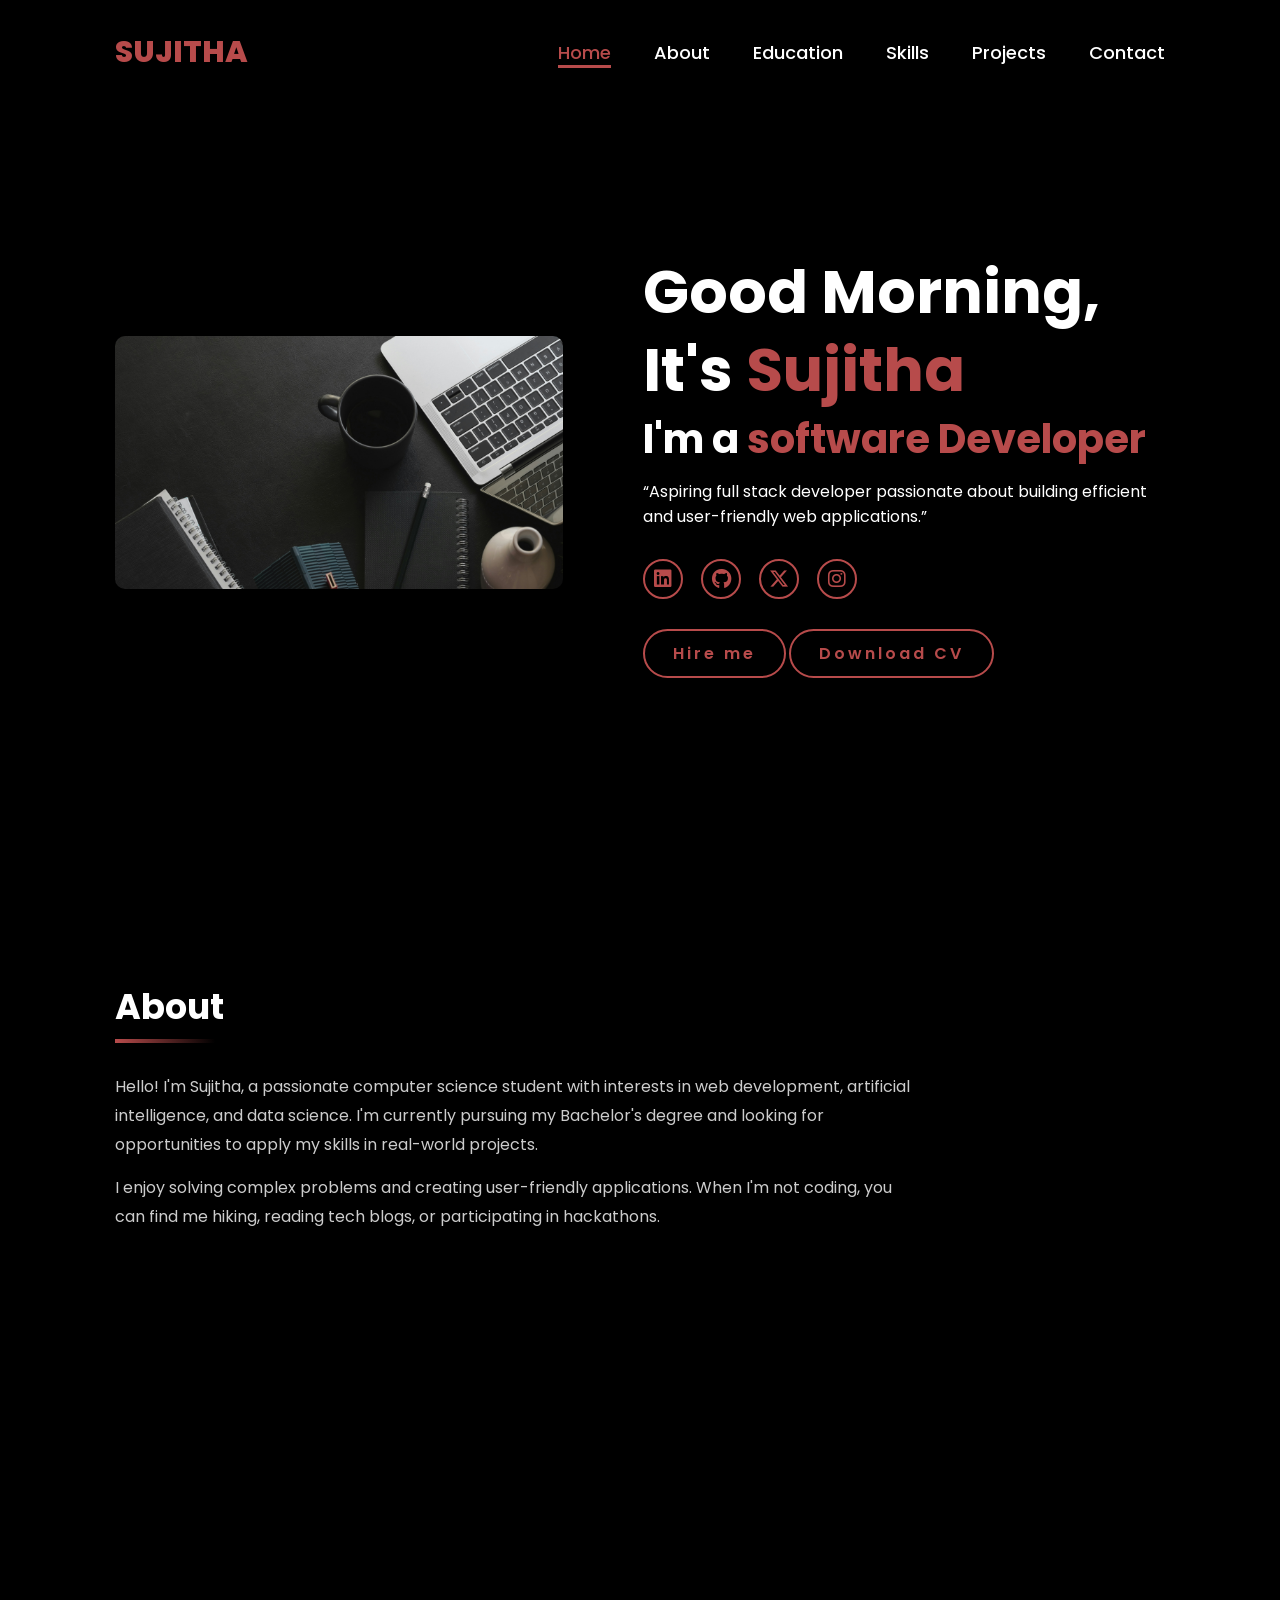
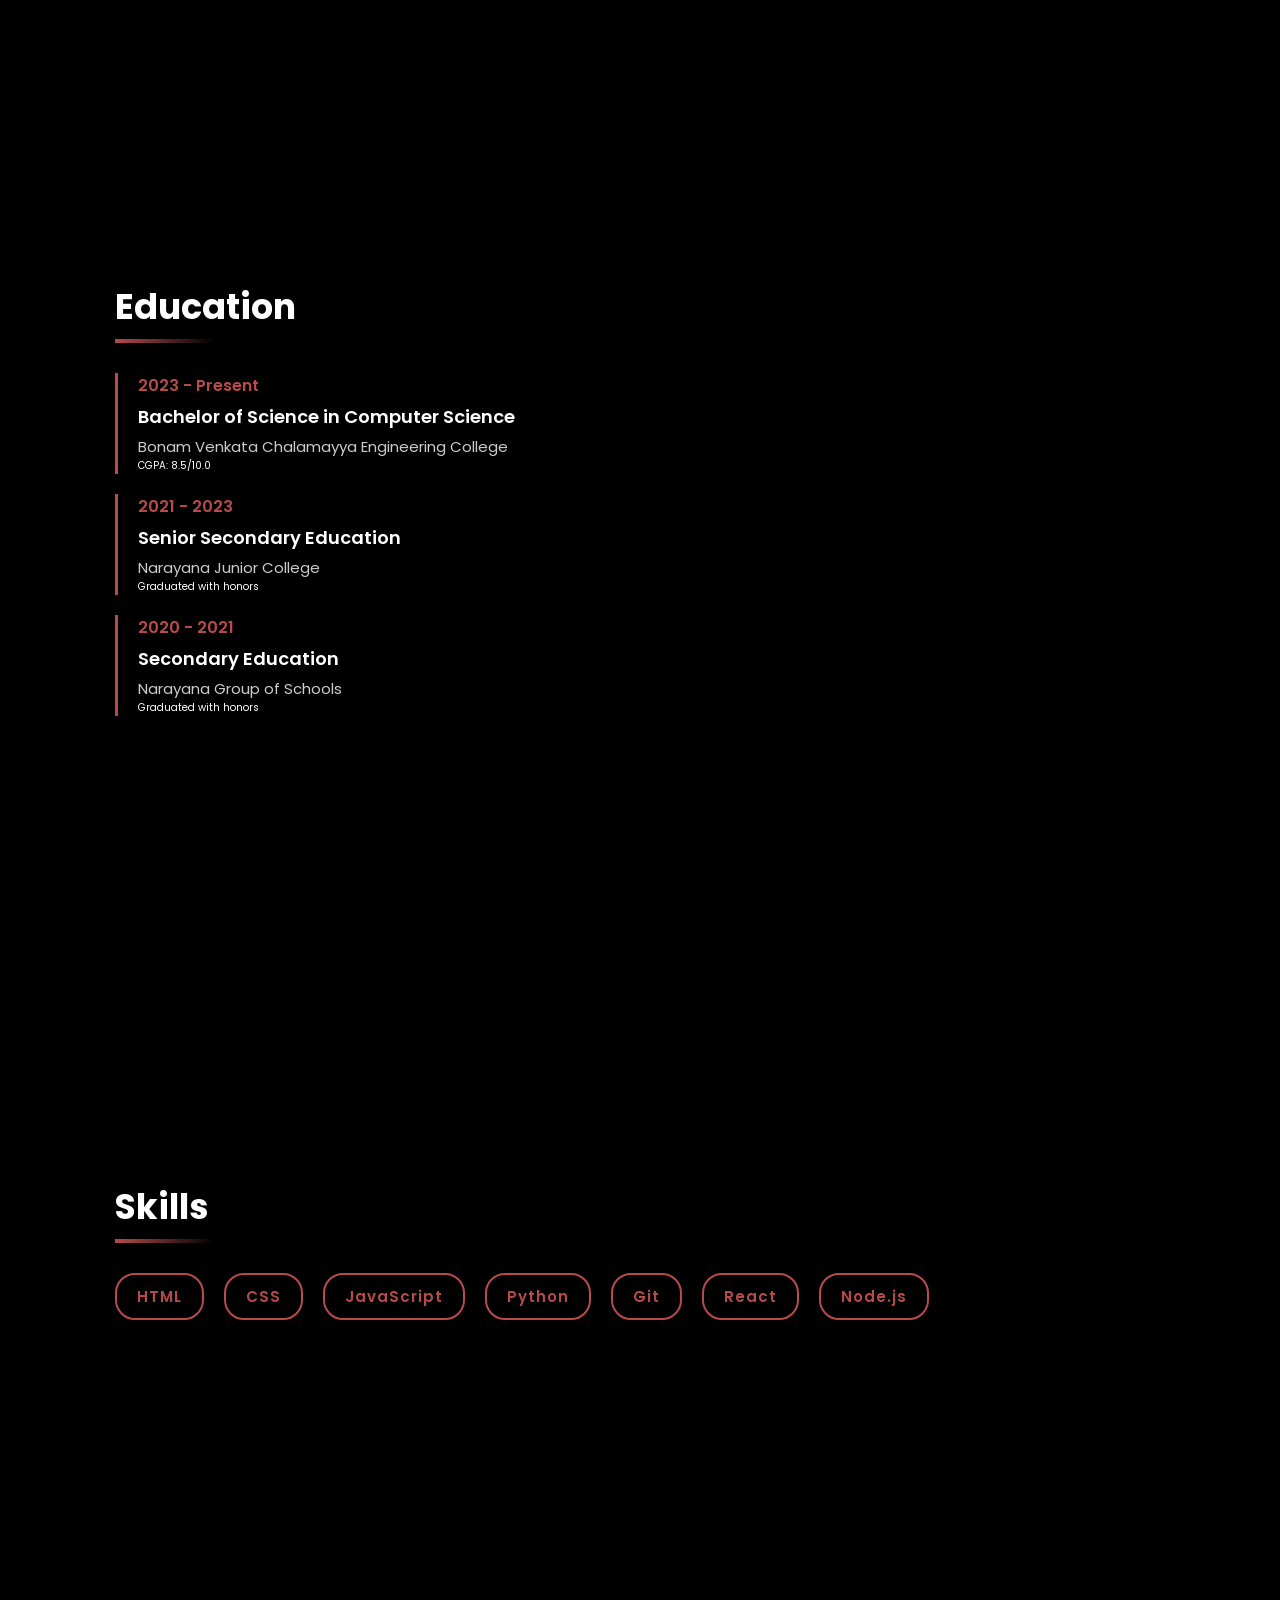
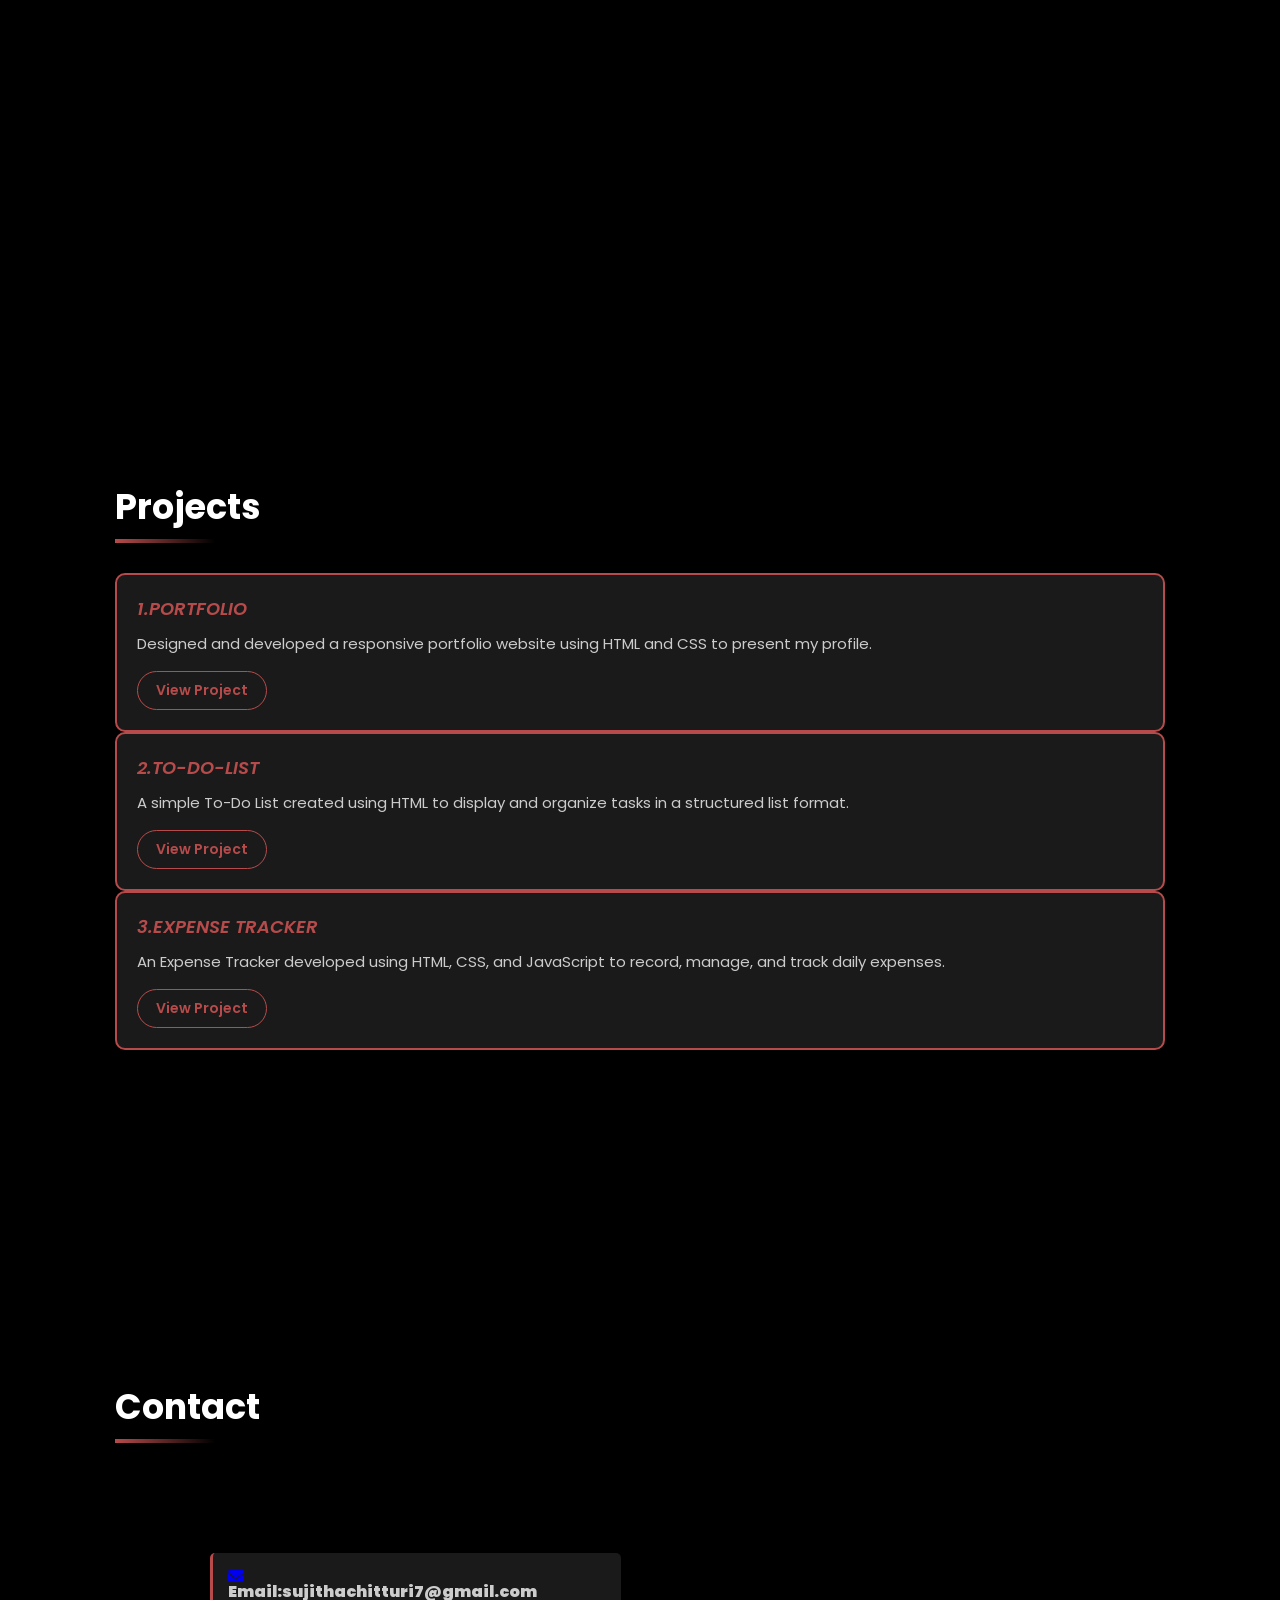
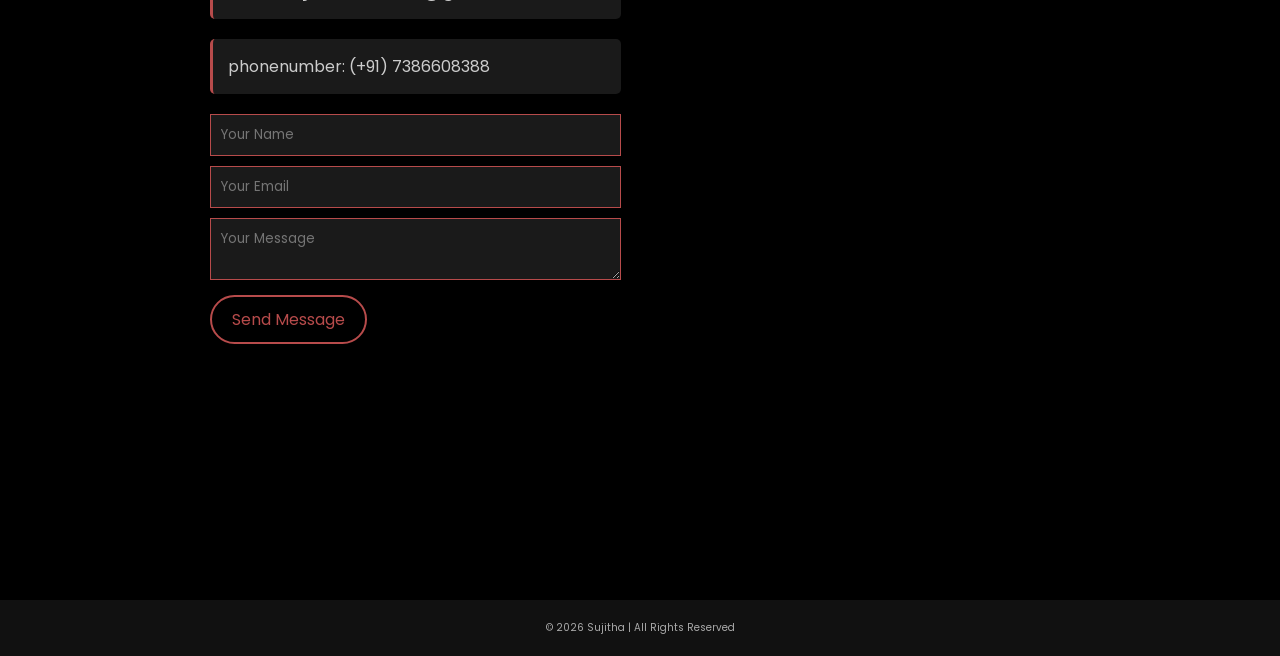
==== index.html @ 7d266778 "my portfolio" ====
<!DOCTYPE html>
<html lang="en">

<head>
    <meta charset="UTF-8">
    <meta name="viewport" content="width=device-width, initial-scale=1.0">
    <link rel="stylesheet" href="https://cdnjs.cloudflare.com/ajax/libs/font-awesome/6.5.2/css/all.min.css">
    <link rel="stylesheet" href="style.css">
    <title>Portfolio Website</title>
</head>
<div id="progressBar"></div>

<body>

    <header>
        <a href="#" class="logo">SUJITHA</a>

        <nav>
            <a href="#home" class="active"> Home</a>
            <a href="#About">About</a>
            <a href="#Education">Education</a>
            <a href="#Skills">Skills</a>
            <a href="#Projects">Projects</a>
            <a href="#Contact">Contact</a>
        </nav>
    </header>
    <section id="home" class="home">
        <div class="home-img">
            <img src="./dhony-koswara-uxxGF7g754U-unsplash.jpg" alt="">
        </div>
        <div class="home-content">
            <h1>Hi, It's <span>Sujitha</span></h1>
            <h3 class="typing-text">I'm a <span></span></h3>
            <p>“Aspiring full stack developer passionate about building efficient and user-friendly web applications.”
            </p>
            <div class="social-icons">
                <a href="https://www.linkedin.com/in/sujitha-chitturi-8a194b282/" target="_blank">
                    <i class="fa-brands fa-linkedin"></i>
                </a>
                <a href="https://github.com/sujithachitturi7" target="_blank">
                    <i class="fa-brands fa-github"></i>
                </a>
                <a href="#">
                    <i class="fa-brands fa-x-twitter"></i>
                </a>
                <a href="#">
                    <i class="fa-brands fa-instagram"></i>
                </a>
            </div>
            <a href="#Contact" class="btn" id="hireBtn">Hire me</a>
            <a href="./sujitha's CV.docx " download class="btn">Download CV</a>

        </div>
    </section>
    <section id="About" class="section">
        <h1 class="section-title">About</h1>
        <div class="about-content">
            <p>Hello! I'm Sujitha, a passionate computer science student with interests in web development,
                artificial intelligence, and data science. I'm currently pursuing my Bachelor's degree and looking for
                opportunities to apply my skills in real-world projects.</p>
            <p>I enjoy solving complex problems and creating user-friendly applications. When I'm not
                coding, you can find me hiking, reading tech blogs, or participating in hackathons.</p>
            </h2>
        </div>
    </section>

    <section id="Education" class="section">
        <h1 class="section-title">Education</h1>
        <div class="education-item">
            <p class="education-year">2023 - Present</p>
            <h3 class="education-degree">Bachelor of Science in Computer Science</h3>
            <p class="education-school">Bonam Venkata Chalamayya Engineering College</p>
            <p>CGPA: 8.5/10.0</p>
        </div>
        <div class="education-item">
            <p class="education-year">2021 - 2023</p>
            <h3 class="education-degree">Senior Secondary Education</h3>
            <p class="education-school">Narayana Junior College</p>
            <p>Graduated with honors</p>

        </div>
        <div class="education-item">
            <p class="education-year">2020 - 2021</p>
            <h3 class="education-degree">Secondary Education</h3>
            <p class="education-school">Narayana Group of Schools</p>
            <p>Graduated with honors</p>
        </div>
    </section>

    <section id="Skills" class="section">
        <h1 class="section-title">Skills</h1>
        <div class="skills-list">
            <span class="skill-tag">HTML</span><br>
            <span class="skill-tag">CSS</span><br>
            <span class="skill-tag">JavaScript</span><br>
            <span class="skill-tag">Python</span><br>
            <span class="skill-tag">Git</span><br>
            <span class="skill-tag">React</span><br>
            <span class="skill-tag">Node.js</span><br>
        </div>
    </section>
    <section id="Projects" class="section">
        <h1 class="section-title">Projects</h1>
        <div class="container">
            <div class="card">
                <div class="card-body">
                    <h3 class="card-title"><i>1.PORTFOLIO</i></h3>
                    <p class="card-text">Designed and developed a responsive portfolio website using HTML and CSS to
                        present my profile.</p>
                    <a href="https://github.com/sujithachitturi7/Projects/tree/158485584c0613674a6377738d2ee229e607602c/portfolio"
                        target="_blank" class="card-link">View Project</a>
                </div>
            </div>
            <div class="card">
                <div class="card-body">
                    <h3 class="card-title"><i>2.TO-DO-LIST</i></h3>
                    <p class="card-text">A simple To-Do List created using HTML to display and organize tasks in a
                        structured list format.
                    </p>
                    <a href="https://github.com/sujithachitturi7/Projects/tree/158485584c0613674a6377738d2ee229e607602c/To-do-list"
                        target="_blank" class="card-link">View Project</a>
                </div>
            </div>
            <div class="card">
                <div class="card-body">
                    <h3 class="card-title"><i>3.EXPENSE TRACKER</i></h3>
                    <p class="card-text">An Expense Tracker developed using HTML, CSS, and JavaScript to record,
                        manage, and track daily expenses.</p>
                    <a href="https://github.com/sujithachitturi7/Projects/tree/158485584c0613674a6377738d2ee229e607602c/Expense%20Tracker"
                        target="_blank" class="card-link">View Project</a>
                </div>
            </div>
        </div>

    </section>

    <section id="Contact" class="section">
        <h1 class="section-title">Contact</h1>
        <section class="contact-info">
            <div class="contact-item">
                <a href="mailto:sujithachitturi7@gmail.com">
                    <i class="fa-solid fa-envelope">
                        <p>Email:sujithachitturi7@gmail.com</p>
                    </i>
                </a>
            </div>
            <div class="contact-item">
                <p>phonenumber: (+91) 7386608388</p>
            </div>
            <form onsubmit="sendMessage(event)">
                <div class="contact-form">
                    <input type="text" id="userName" placeholder="Your Name" required>
                    <input type="email" id="userEmail" placeholder="Your Email" required>
                    <textarea id="userMessage" placeholder="Your Message" required></textarea>
                        <button type="submit" class="send-btn">Send Message</button>
                </div>
            </form>
        </section>
    </section>
    <script src="script.js"></script>
</body>
<footer>
    <p>© 2026 Sujitha | All Rights Reserved</p>
</footer>

</html>
---- style.css ----
@import url('https://fonts.googleapis.com/css2?family=Poppins:wght@100;200;300;400;500;600&display=swap');

* {
    margin: 0;
    padding: 0;
    box-sizing: border-box;
    text-decoration: none;
    border: none;
    outline: none;
    font-family: 'Poppins', sans-serif;

}

html {
    font-size: 62.5%;
}
#progressBar {
    position: fixed;
    top: 0;
    left: 0;
    height: 4px;
    background: #b74b4b;
    width: 0%;
    z-index: 999;
}
body {
    width: 100%;
    height: 100vh;
    overflow-x: hidden;
    background-color: black;
    color: white;
}

header {
    margin-top: 20px;
    position: fixed;
    top: 0;
    left: 0;
    width: 100%;
    padding: 1rem 9%;
    background-color: black;
    filter: drop-shadow(10px);
    display: flex;
    justify-content: space-between;
    align-items: center;
    z-index: 100;
}

.logo {
    font-size: 3rem;
    color: #b74b4b;
    font-weight: 800;
    cursor: pointer;
    transition: 0.5s ease;
}

.logo:hover {
    transform: scale(1.1);
}

nav a {
    font-size: 1.8rem;
    color: white;
    margin-left: 4rem;
    font-weight: 500;
    transition: 0.3s ease;
    border-bottom: 3px solid transparent;
}

nav a:hover,
nav a.active {
    color: #b74b4b;
    border-bottom: 3px solid #b74b4b;
}

@media(max-width:995px) {
    nav {
        position: absolute;
        display: none;
        top: 0;
        right: 0;
        width: 40%;
        border-left: 3px solid #b74b4b;
        border-bottom: 3px solid #b74b4b;
        border-bottom-left-radius: 2rem;
        padding: 1rem solid;
        background-color: #161616;
        border-top: 0.1rem solid rgba(0, 0, 0, 0.1);
    }

    nav.active {
        display: block;
    }

    nav a {
        display: block;
        font-size: 2rem;
        margin: 3rem 0;
    }

    nav a:hover,
    nav a.active {
        padding: 1rem;
        border-radius: 0.5rem;
        border-bottom: 0.5rem solid #b74b4b;
    }
}

section {
    min-height: 100%;
    padding: 8rem 9% 5rem;
    scroll-margin-top: 80px;
}

.section-title {
    font-size: 3.5rem;
    font-weight: 700;
    margin-bottom: 3rem;
    color: white;
    position: relative;
    padding-bottom: 1rem;
}

.section-title::after {
    content: '';
    position: absolute;
    bottom: 0;
    left: 0;
    width: 100px;
    height: 4px;
    background: linear-gradient(to right, #b74b4b, transparent);
}

.about-content {
    font-size: 1.6rem;
    line-height: 1.8;
    max-width: 800px;
}

.about-content p {
    margin-bottom: 1.5rem;
    color: #ccc;
}

/* Education Section */
.education-item {
    margin-bottom: 2rem;
    padding-left: 2rem;
    border-left: 3px solid #b74b4b;
    transition: 0.3s ease;
}

.education-item:hover {
    transform: translateX(10px);
    border-left-color: #ff6b6b;
}

.education-year {
    color: #b74b4b;
    font-weight: 600;
    font-size: 1.6rem;
}

.education-degree {
    font-size: 1.8rem;
    font-weight: 600;
    margin: 0.5rem 0;
}

.education-school {
    font-size: 1.5rem;
    color: #ccc;
}
.skills-list {
    display: flex;
    flex-wrap: wrap;
    gap: 1rem;
}

.skill-tag {
    display: inline-block;
    padding: 1rem 2rem;
    background-color: transparent;
    border-radius: 2rem;
    font-size: 1.5rem;
    color: #b74b4b;
    letter-spacing: 0.1rem;
    font-weight: 600;
    border: 2px solid #b74b4b;
    transition: 0.3s ease;
    cursor: pointer;
}

.skill-tag:hover {
    transform: translateY(-5px);
    background-color: #b74b4b;
    color: #0a0a0a;
    box-shadow: 0 5px 20px rgba(183, 75, 75, 0.6);
}

.projects-container {
    display: grid;
    grid-template-columns: repeat(auto-fit, minmax(300px, 1fr));
    gap: 2rem;
}

.card {
    background-color: #1a1a1a;
    border: 2px solid #b74b4b;
    border-radius: 1rem;
    padding: 2rem;
    transition: 0.3s ease;
    display: flex;
    flex-direction: column;
}

.card:hover {
    transform: translateY(-10px);
    box-shadow: 0 10px 30px rgba(183, 75, 75, 0.4);
    border-color: #ff6b6b;
}

.card-title {
    font-size: 1.8rem;
    font-weight: 600;
    margin-bottom: 1rem;
    color: #b74b4b;
}

.card-text {
    font-size: 1.5rem;
    margin-bottom: 1.5rem;
    color: #ccc;
    flex-grow: 1;
    line-height: 1.6;
}

.card-link {
    display: inline-block;
    padding: 0.8rem 1.8rem;
    background-color: transparent;
    border: 1.5px solid #b74b4b;
    border-radius: 2rem;
    font-size: 1.4rem;
    color: #b74b4b;
    font-weight: 600;
    transition: 0.3s ease;
    text-align: center;
}

.card-link:hover {
    background-color: #b74b4b;
    color: #0a0a0a;
    box-shadow: 0 0 15px #b74b4b;
}
.contact-info {
    display: flex;
    flex-direction: column;
    gap: 2rem;
    max-width: 600px;
}

.contact-item {
    display: flex;
    align-items: center;
    font-size: 1.6rem;
    padding: 1.5rem;
    background-color: #1a1a1a;
    border-left: 3px solid #b74b4b;
    border-radius: 0.5rem;
    transition: 0.3s ease;
}

.contact-item:hover {
    transform: translateX(10px);
    box-shadow: 0 0 15px rgba(183, 75, 75, 0.3);
}
.contact-form input,
.contact-form textarea {
    width: 100%;
    padding: 1rem;
    margin-bottom: 1rem;
    background: #1a1a1a;
    color: white;
    border: 1px solid #b74b4b;
}
.click{
    color: white;
}
.click:hover{
    color: #b74b4b;
    box-shadow: 0 0 15px #b74b4b ;
}

.contact-item p {
    margin: 0;
    color: #ccc;
}

.home {
    display: flex;
    justify-content: center;
    align-items: center;
    gap: 8rem;
    background-color: black;
}

.home .home-content h1 {
    font-size: 6rem;
    font-weight: 700;
    line-height: 1.3;
}

span {
    color: #b74b4b;
}

.home-content h3 {
    font-size: 4rem;
    margin-bottom: 1rem;
    font-weight: 700;
}

.home-content p {
    font-size: 1.6rem;
}

.home-img {
    border-radius: 50%;
}

.home-img img {
    position: relative;
    width: 35vw;
    border-radius: 10px;
    box-shadow: 0 0 25px solid #b74b4b;
    cursor: pointer;
    transition: 0.2s linear;
}

.home-img img:hover {
    font-size: 1.8rem;
    font-weight: 500;
}

.social-icons a {
    display: inline-flex;
    justify-content: center;
    align-items: center;
    width: 4rem;
    height: 4rem;
    background-color: transparent;
    border: 0.2rem solid #b74b4b;
    font-size: 2rem;
    border-radius: 50%;
    margin: 3rem 1.5rem 3rem 0;
    transition: 0.3s ease;
    color: #b74b4b;
}

.social-icons a:hover {
    color: black;
    transform: scale(1.3) translateY(-5px);
    background-color: #b74b4b;
    box-shadow: 0 0 25px #b74b4b;
}

.btn {
    display: inline-block;
    padding: 1rem 2.8rem;
    background-color: black;
    border-radius: 4rem;
    font-size: 1.6rem;
    color: #b74b4b;
    letter-spacing: 0.3rem;
    font-weight: 600;
    border: 2px solid #b74b4b;
    transition: 0.3s ease;
    cursor: pointer;
    background: transparent;
}

.btn:hover {
    transform: scaled(1.03);
    background-color: #b74b4b;
    color: black;
    box-shadow: 0 0 25px #b74b4b;
}
.send-btn{
    background: transparent;
    color: #b74b4b;
    border: 2px solid #b74b4b;
    padding: 10px 20px;
    border-radius: 30px;
    font-size: 16px;
    cursor: pointer;
}
.send-btn:hover{
    transform: scaled(1.03);
    background-color: #b74b4b;
    color: black;
}

.typing-text {
    font-size: 32px;
    font-weight: 600;
    min-width: 280px;
}

.typing-text span {
    position: relative;
}

.typing-text span::before {
    content: "software Developer";
    color: #b74b4b;
    animation: words 20s infinite;
}

.typing-text span::after {
    content: "";
    background-color: black;
    position: absolute;
    width: calc(100% + 8px);
    height: 100%;
    border-left: 3px solid black;
    right: -8;
    animation: cursor 0.6s infinite;
}

@keyframes cursor {
    to {
        border-left: 2px solid #b74b4b;
    }
}

@keyframes words {

    0%,20% {
        content: "STUDENT";
    }
    21%,40%{
        content: "PROBLEM-SOLVER";
    }
    41%,60% {
        content: "WEB-DEVELOPER";
    }
    61%,80% {
        content: "WEB-DESIGNER";
    }
    81%,100% {
        content: "DEVELOPER";
    }
}

@media (max-width: 1000px) {
    .home {
        gap: 4rem;
    }
}

@media(max-width:995px) {
    .home {
        flex-direction: column;
        margin: 5rem 4rem;
    }

    .home .home-content h3 {
        font-size: 2.5rem;
    }

    .home-content h1 {
        font-size: 5rem;
    }
}
footer {
    text-align: center;
    padding: 2rem;
    background: #111;
    color: #aaa;
}
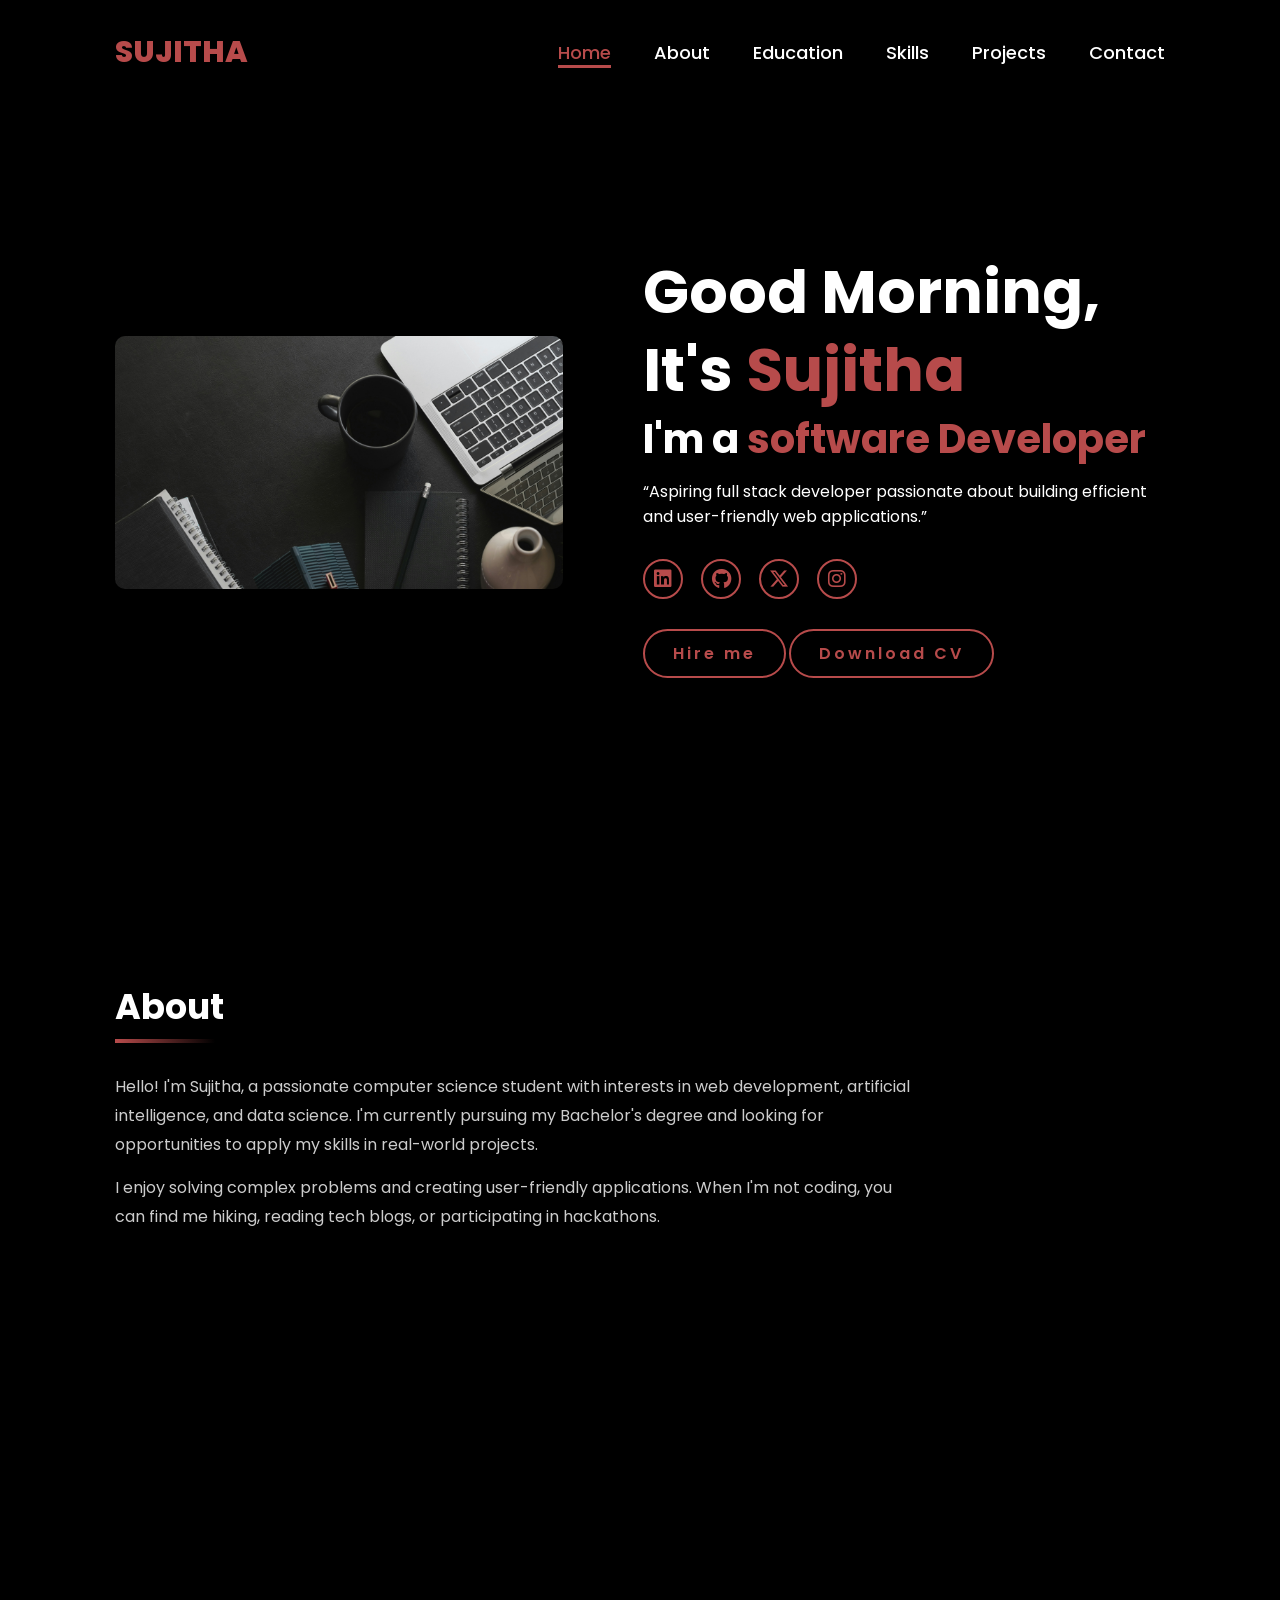
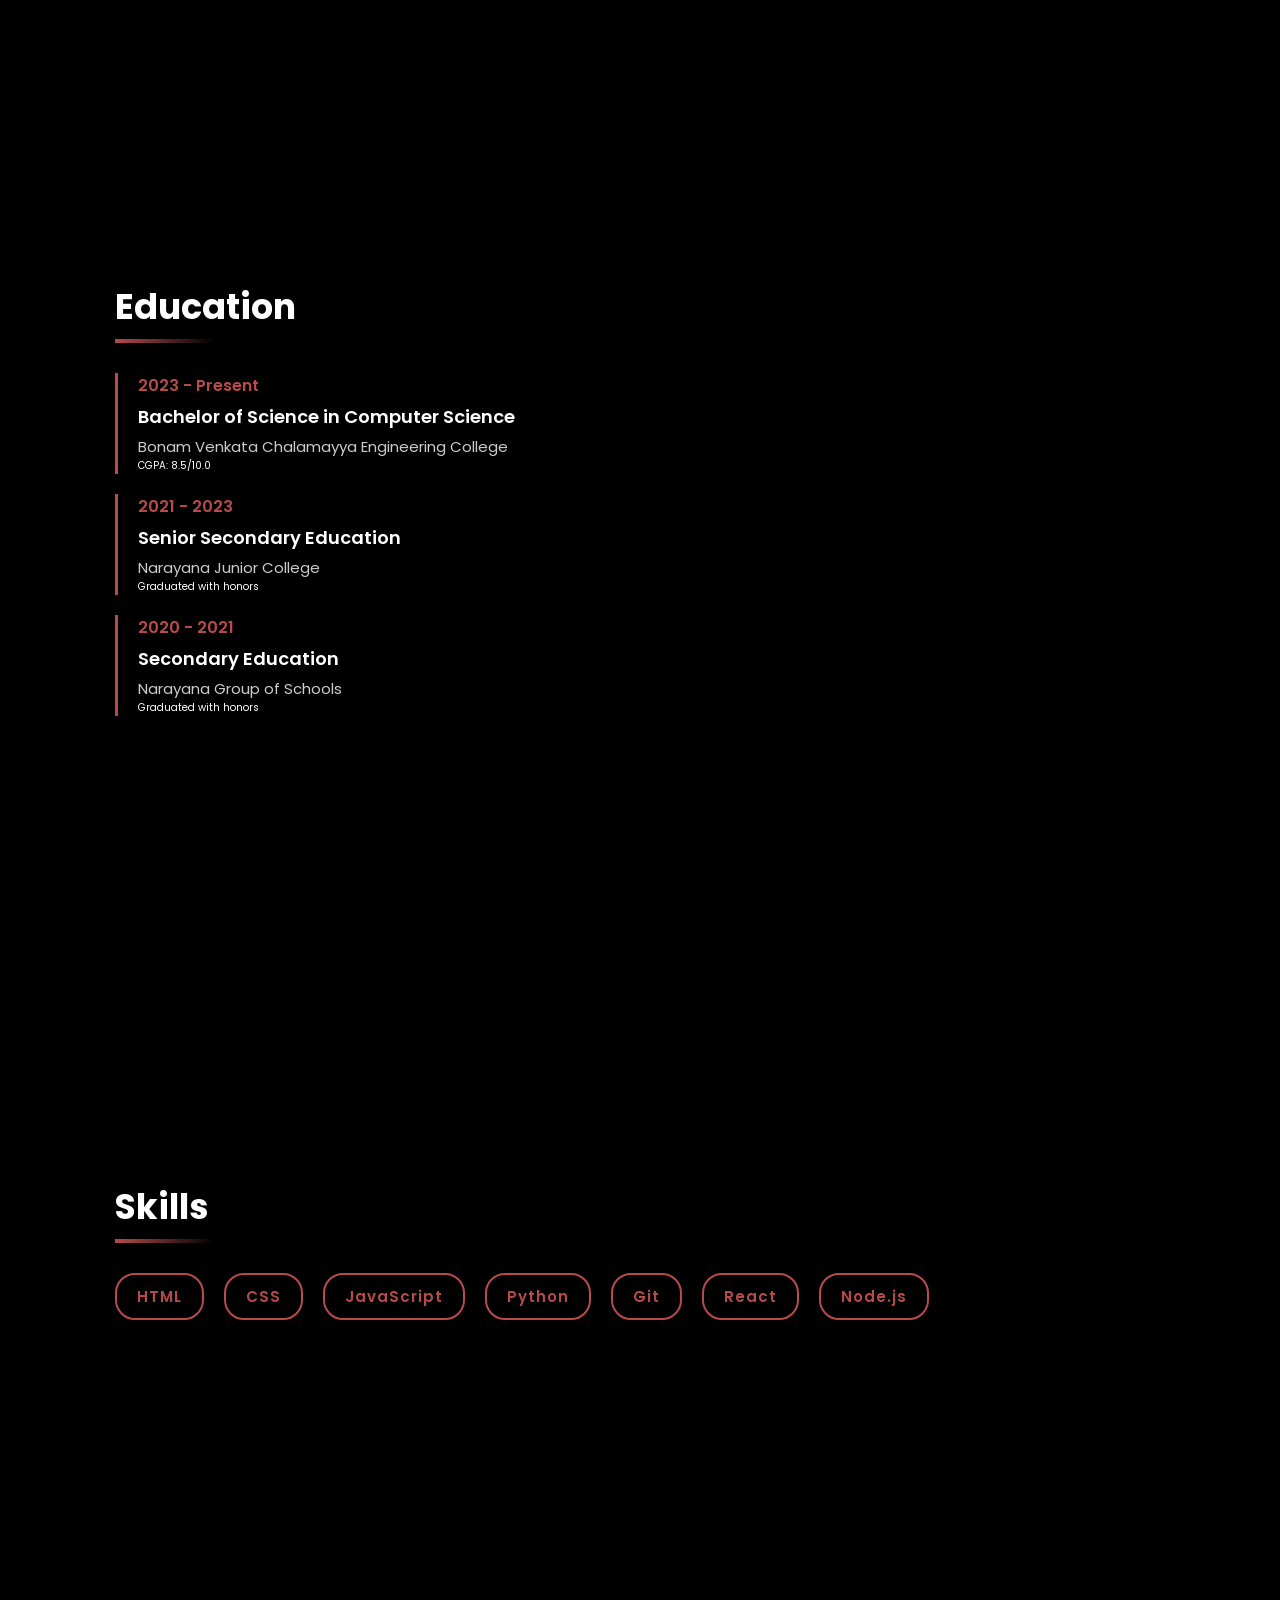
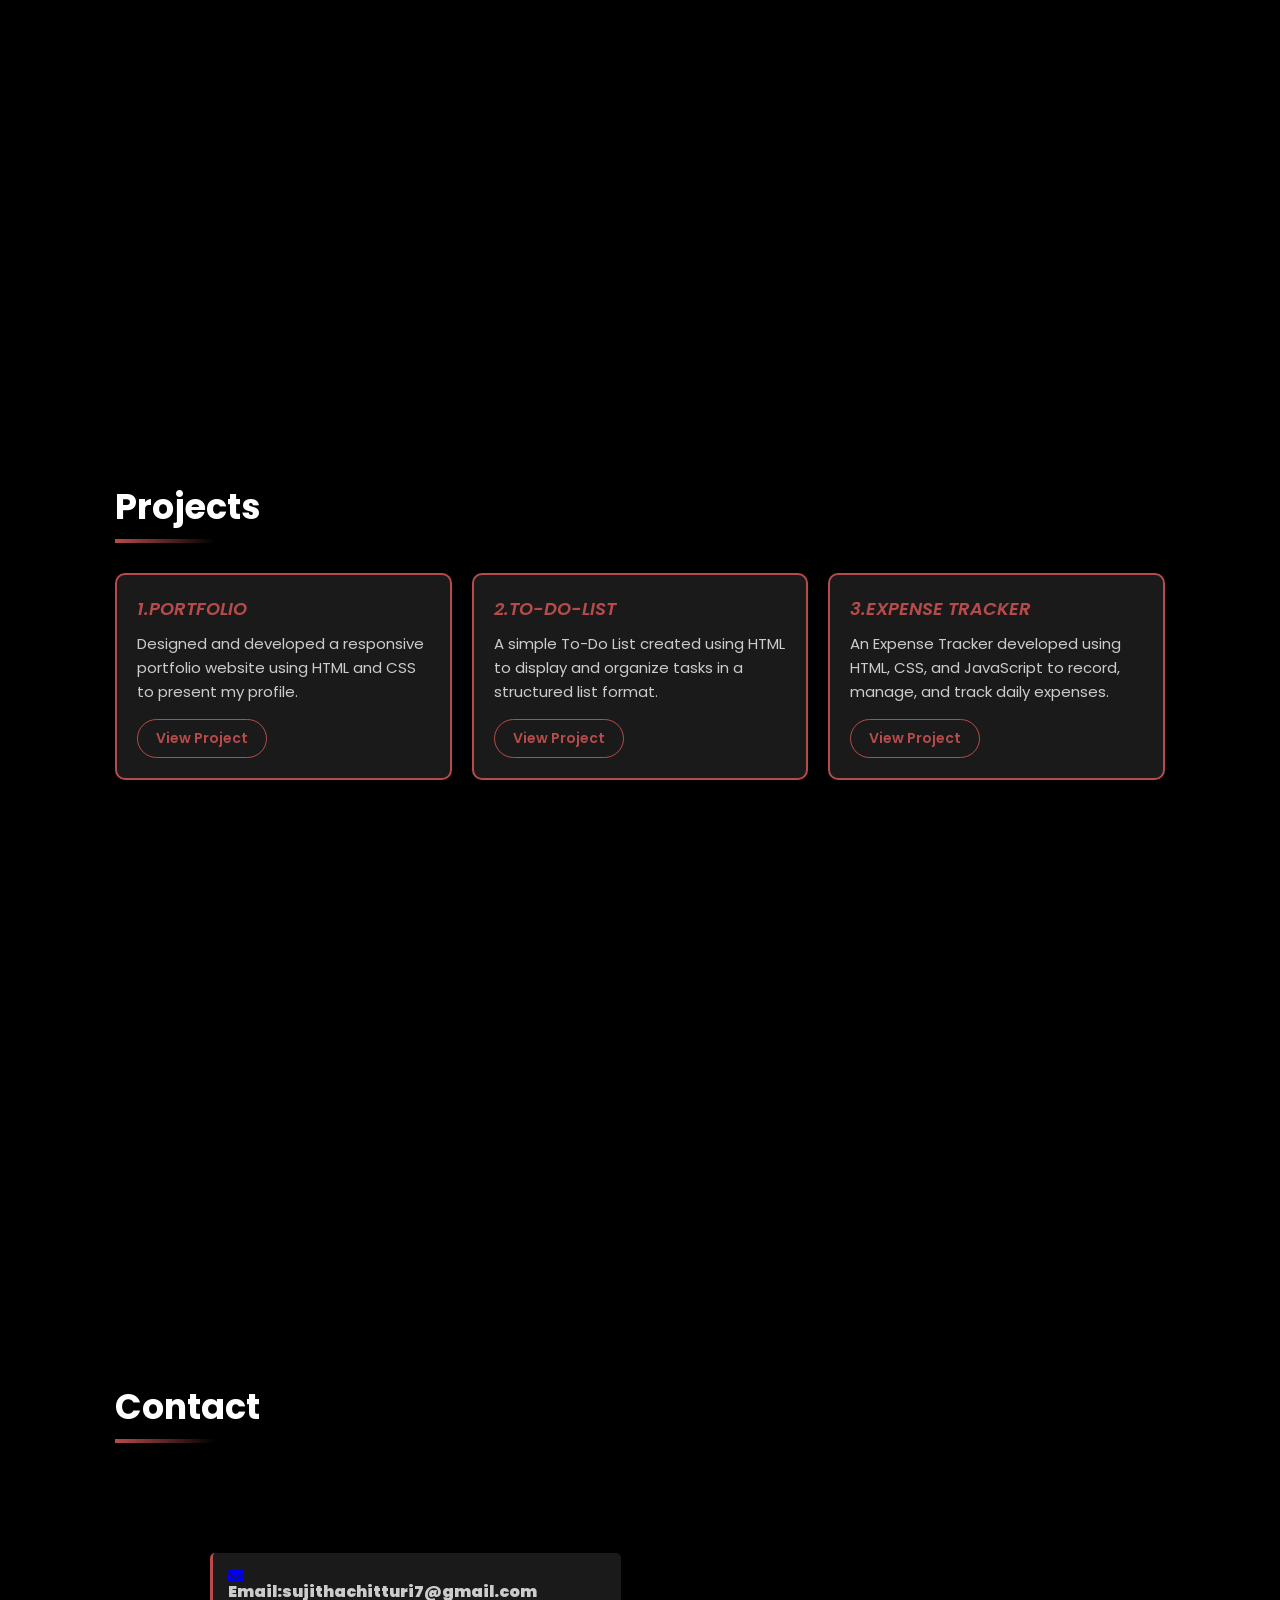
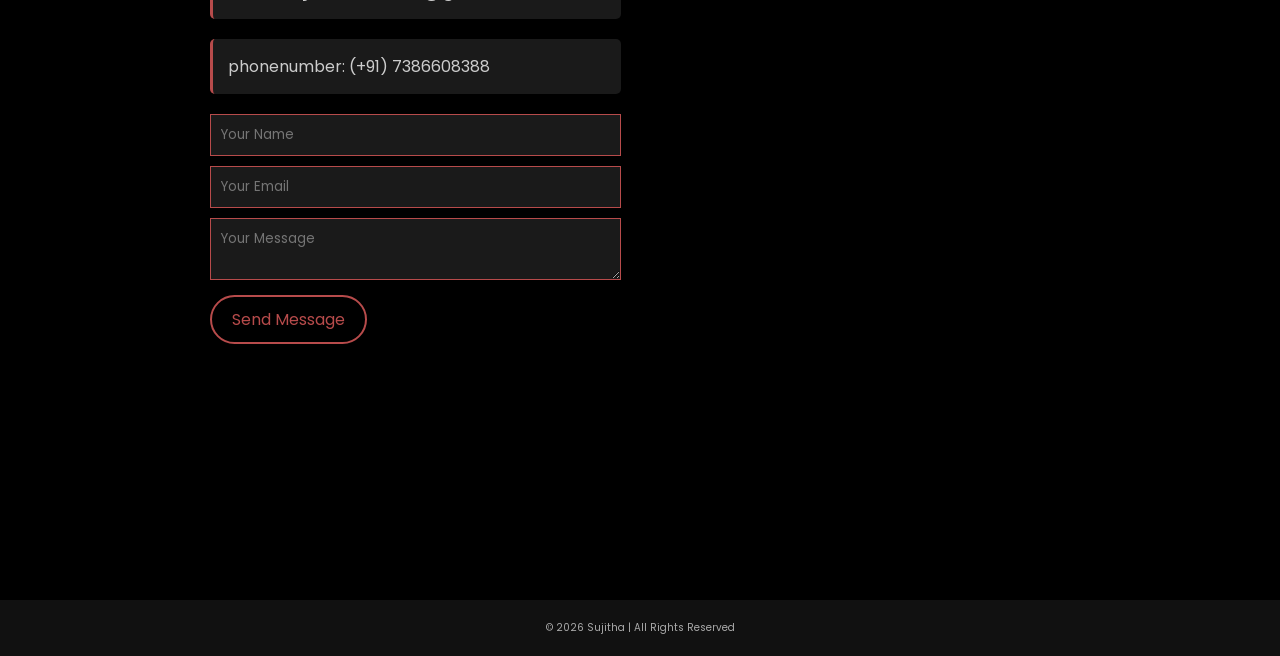
==== commit 4c3fcf08: "Update projects section in index.html" ====
--- a/index.html
+++ b/index.html
@@ -101,7 +101,7 @@
     </section>
     <section id="Projects" class="section">
         <h1 class="section-title">Projects</h1>
-        <div class="container">
+        <div class="projects-container">
             <div class="card">
                 <div class="card-body">
                     <h3 class="card-title"><i>1.PORTFOLIO</i></h3>
@@ -163,4 +163,4 @@
     <p>© 2026 Sujitha | All Rights Reserved</p>
 </footer>
 
-</html>+</html>
--- a/style.css
+++ b/style.css
@@ -396,7 +396,7 @@
     cursor: pointer;
 }
 .send-btn:hover{
-    transform: scaled(1.03);
+    transform: scale(1.03);
     background-color: #b74b4b;
     color: black;
 }
@@ -452,25 +452,106 @@
         content: "DEVELOPER";
     }
 }
-
-@media (max-width: 1000px) {
-    .home {
-        gap: 4rem;
-    }
-}
-
-@media(max-width:995px) {
+@media (max-width: 995px) {
+
+    html {
+        font-size: 58%;
+    }
+
+    header {
+        padding: 1rem 5%;
+    }
+
     .home {
         flex-direction: column;
-        margin: 5rem 4rem;
-    }
-
-    .home .home-content h3 {
-        font-size: 2.5rem;
+        text-align: center;
+        gap: 4rem;
+    }
+
+    .home-img img {
+        width: 300px;
+    }
+
+    .home-content {
+        align-items: center;
+    }
+
+    .social-icons {
+        justify-content: center;
+    }
+
+    .skills-list {
+        justify-content: center;
+    }
+
+    .container {
+        display: grid;
+        grid-template-columns: 1fr;
+    }
+
+    .contact-info {
+        width: 100%;
+    }
+}
+@media (max-width: 768px) {
+
+    html {
+        font-size: 55%;
     }
 
     .home-content h1 {
-        font-size: 5rem;
+        font-size: 3.5rem;
+    }
+
+    .home-content h3 {
+        font-size: 2.2rem;
+    }
+
+    .home-img img {
+        width: 250px;
+    }
+
+    nav {
+        width: 60%;
+    }
+
+    .btn {
+        display: block;
+        margin: 1rem auto;
+    }
+
+    .skills-list {
+        gap: 0.8rem;
+    }
+
+    .card {
+        padding: 1.5rem;
+    }
+}
+@media (max-width: 480px) {
+
+    html {
+        font-size: 52%;
+    }
+
+    .home-content h1 {
+        font-size: 3rem;
+    }
+
+    .home-content h3 {
+        font-size: 2rem;
+    }
+
+    .home-img img {
+        width: 200px;
+    }
+
+    nav {
+        width: 75%;
+    }
+
+    .section {
+        padding: 6rem 5% 3rem;
     }
 }
 footer {
@@ -478,4 +559,4 @@
     padding: 2rem;
     background: #111;
     color: #aaa;
-}+}
